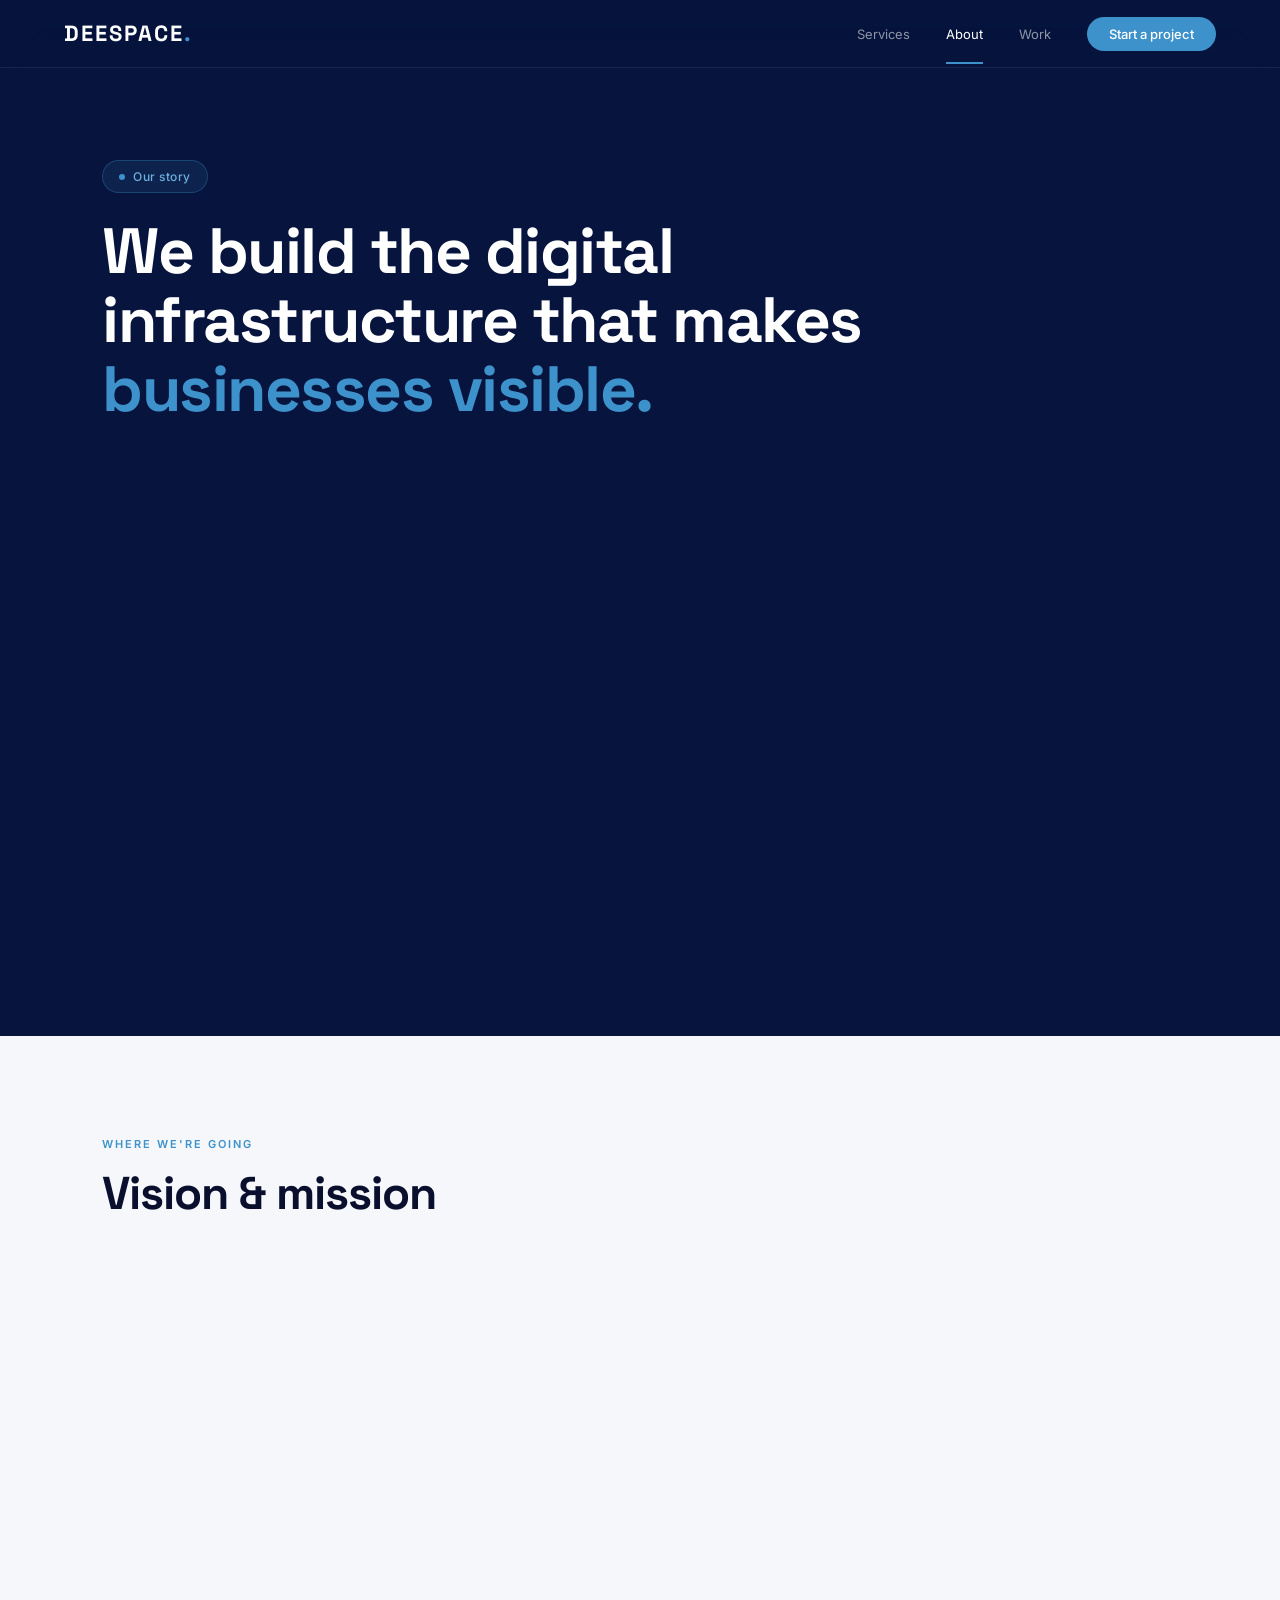
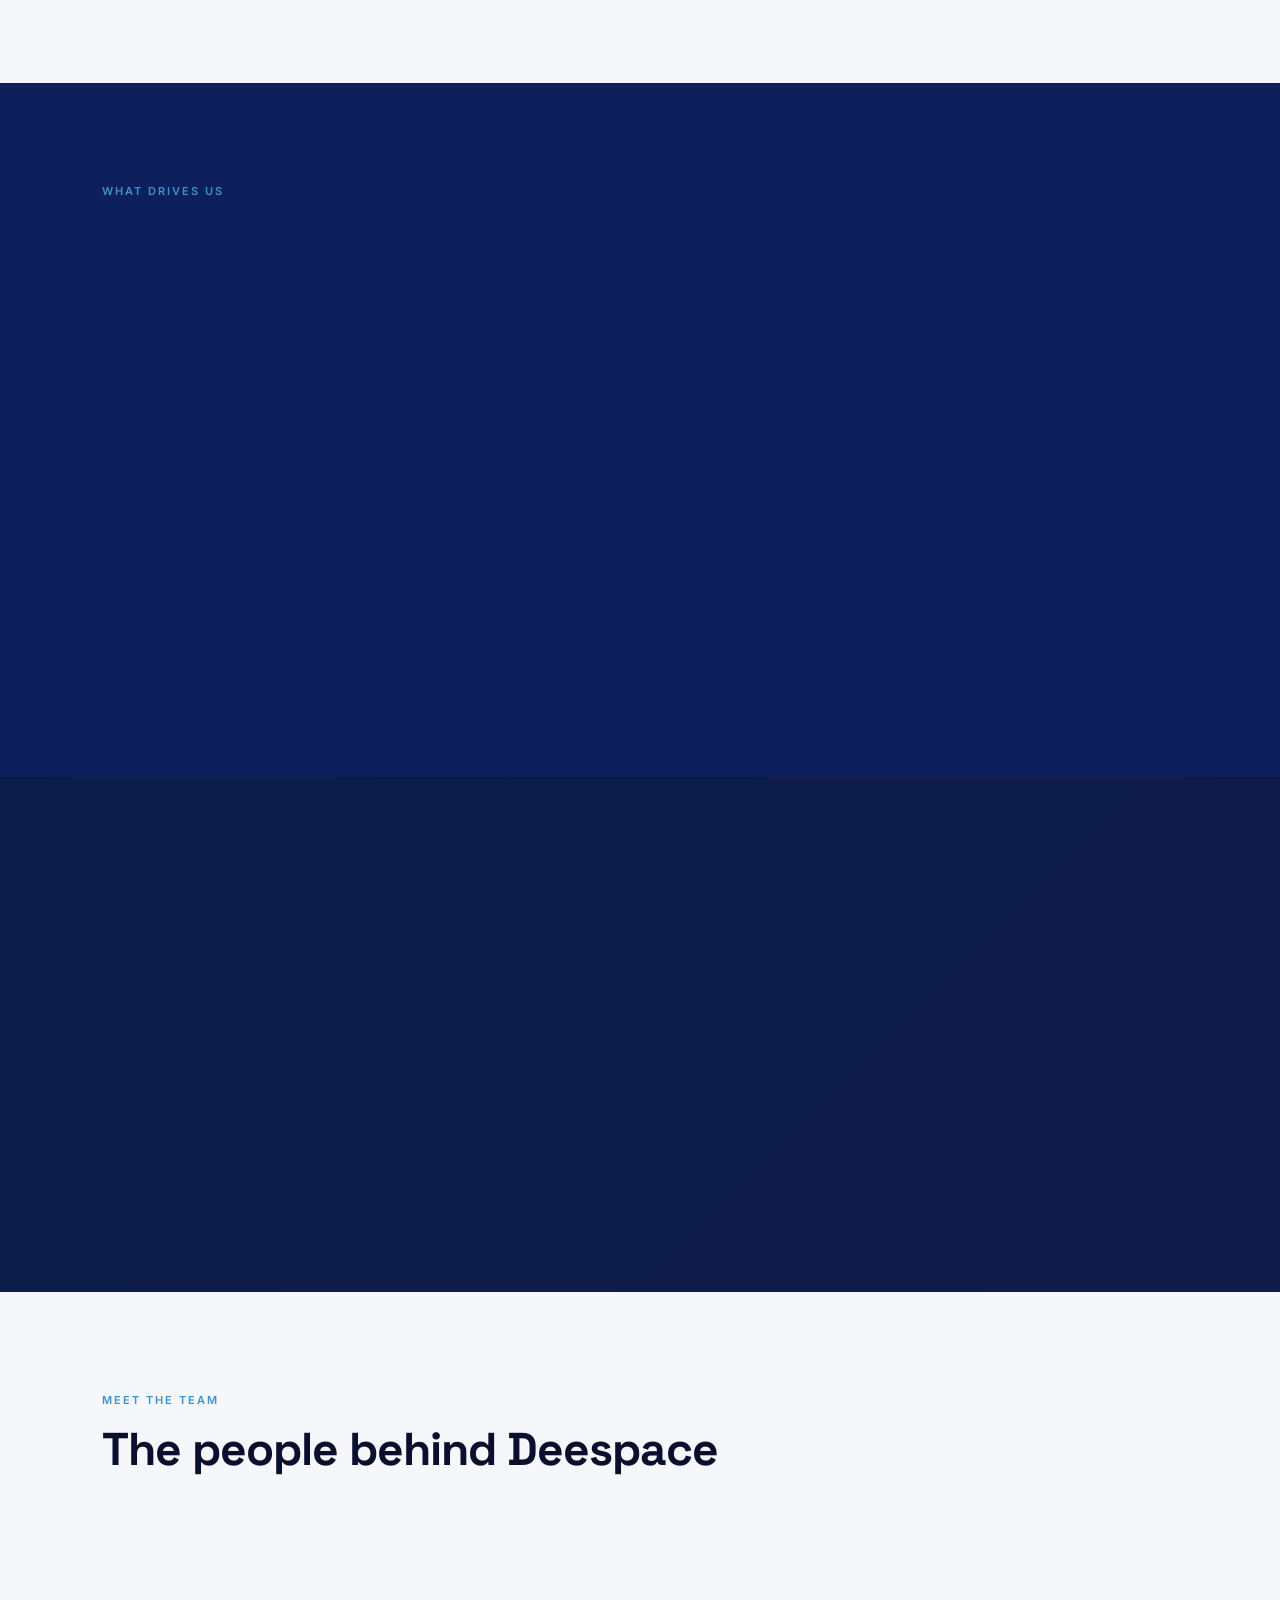
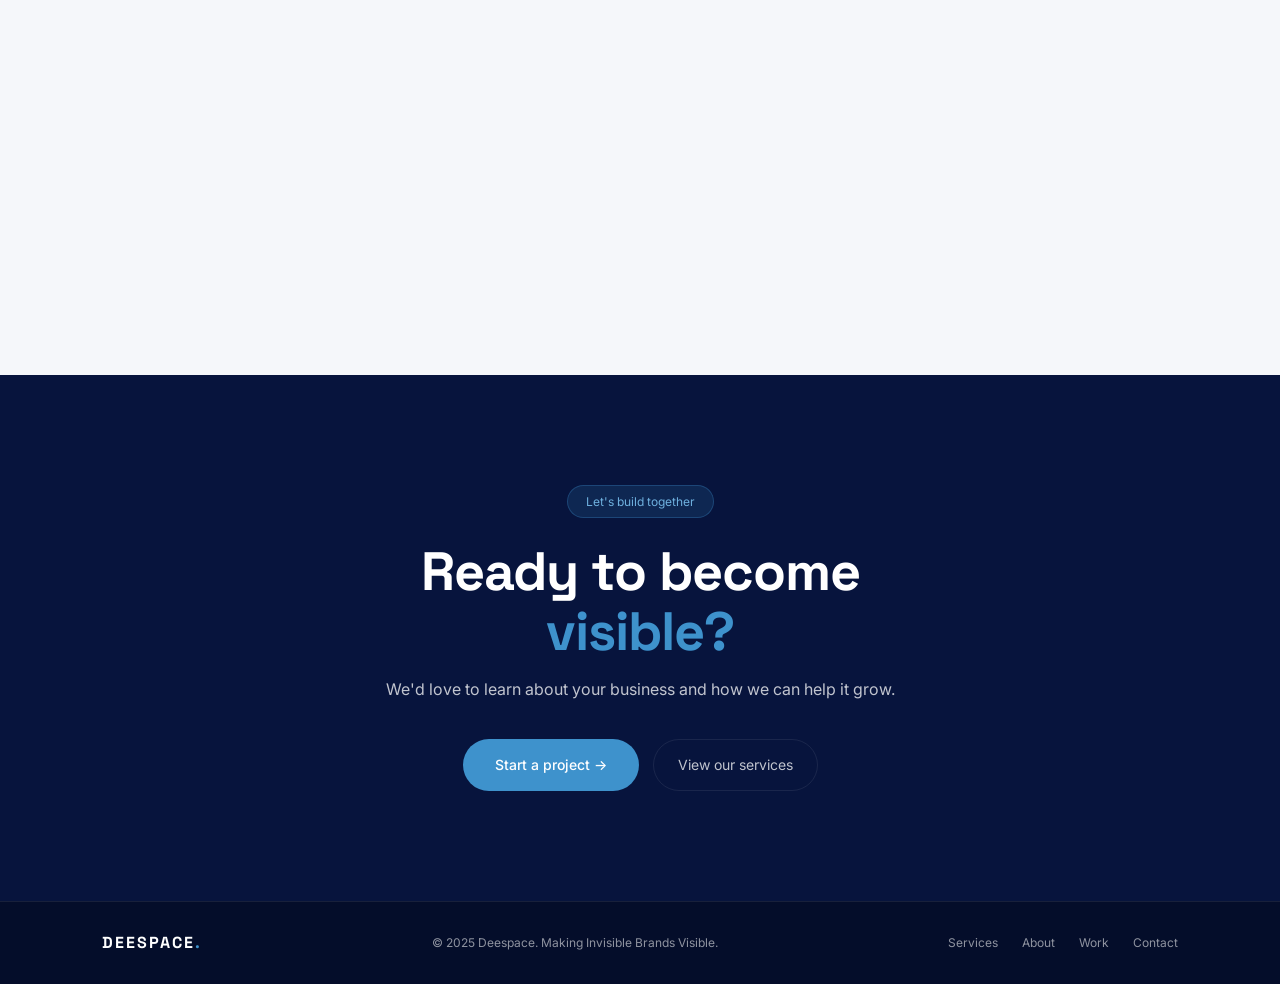
==== about.html @ f16a42c8 "Fix homepage deployment and update internal navigation links" ====
<!DOCTYPE html>
<html lang="en">
<head>
<meta charset="UTF-8" />
<meta name="viewport" content="width=device-width, initial-scale=1.0" />
<title>About — Deespace</title>
<link href="https://fonts.googleapis.com/css2?family=Space+Grotesk:wght@300;400;500;600;700&family=Inter:wght@300;400;500&display=swap" rel="stylesheet" />
<link rel="stylesheet" href="deespace-shared.css" />
<style>
  /* ── STORY ── */
  #story {
    position: relative; z-index: 1;
    padding: 0 8% 100px;
  }
  .story-text {
    max-width: 680px;
    font-size: 17px; color: var(--text-soft); line-height: 1.85;
  }
  .story-text p { margin-bottom: 22px; }
  .story-text strong { color: #fff; font-weight: 500; }

  /* ── MISSION/VISION ── */
  #mv {
    position: relative; z-index: 1;
    background: var(--off-white);
    color: #111;
    padding: 100px 8%;
  }
  .mv-grid {
    display: grid; grid-template-columns: 1fr 1fr; gap: 24px;
    margin-top: 56px;
  }
  .mv-card {
    background: #fff;
    border: 1px solid var(--border-light);
    border-radius: 24px;
    padding: 40px;
  }
  .mv-icon {
    width: 48px; height: 48px; border-radius: 12px;
    display: flex; align-items: center; justify-content: center;
    margin-bottom: 24px; font-size: 20px;
  }
  .mv-card:nth-child(1) .mv-icon { background: #e6f1fb; color: var(--blue); }
  .mv-card:nth-child(2) .mv-icon { background: #eeedfe; color: var(--purple); }
  .mv-card h3 {
    font-family: var(--display);
    font-size: 22px; font-weight: 700;
    color: #0a0f2e; margin-bottom: 14px;
  }
  .mv-card p { font-size: 15px; color: #555; line-height: 1.75; }

  /* ── VALUES ── */
  #values {
    position: relative; z-index: 1;
    background: var(--navy-mid);
    padding: 100px 8%;
  }
  .values-grid {
    display: grid; grid-template-columns: repeat(3, 1fr); gap: 20px;
    margin-top: 56px;
  }
  .value-card {
    background: rgba(255,255,255,0.04);
    border: 1px solid var(--border-dark);
    border-radius: 18px;
    padding: 28px;
    transition: background 0.2s, transform 0.2s;
  }
  .value-card:hover { background: rgba(255,255,255,0.07); transform: translateY(-4px); }
  .value-num { font-family: var(--display); font-size: 12px; color: var(--blue); letter-spacing: 1px; margin-bottom: 14px; }
  .value-card h4 { font-family: var(--display); font-size: 17px; font-weight: 600; color: #fff; margin-bottom: 8px; }
  .value-card p { font-size: 13px; color: var(--text-muted); line-height: 1.6; }

  /* ── AFRICA SECTION ── */
  #africa-mission {
    position: relative; z-index: 1;
    padding: 100px 8%;
    background: linear-gradient(135deg, rgba(62,146,204,0.08), rgba(127,119,221,0.08));
  }
  .africa-content {
    max-width: 720px; margin: 0 auto; text-align: center;
  }
  .africa-content h2 {
    font-family: var(--display);
    font-size: clamp(28px, 4vw, 44px);
    font-weight: 700; letter-spacing: -1px;
    margin-bottom: 20px; line-height: 1.15;
  }
  .africa-content p {
    font-size: 16px; color: var(--text-soft); line-height: 1.8;
    margin-bottom: 32px;
  }
  .africa-stats { display: flex; justify-content: center; gap: 56px; flex-wrap: wrap; margin-top: 40px; }
  .a-stat-num { font-family: var(--display); font-size: 28px; font-weight: 700; color: var(--blue); margin-bottom: 4px; }
  .a-stat-label { font-size: 12px; color: var(--text-muted); }

  /* ── TEAM ── */
  #team-full {
    position: relative; z-index: 1;
    background: var(--off-white);
    color: #111;
    padding: 100px 8%;
  }
  .team-grid-full {
    display: grid; grid-template-columns: repeat(3, 1fr); gap: 24px;
    margin-top: 56px;
  }
  .team-card-full {
    background: #fff;
    border: 1px solid var(--border-light);
    border-radius: 22px;
    overflow: hidden;
    transition: transform 0.25s, box-shadow 0.25s;
  }
  .team-card-full:hover { transform: translateY(-6px); box-shadow: 0 20px 48px rgba(0,0,0,0.1); }
  .team-banner { height: 8px; }
  .team-card-full:nth-child(1) .team-banner { background: var(--navy); }
  .team-card-full:nth-child(2) .team-banner { background: var(--blue); }
  .team-card-full:nth-child(3) .team-banner { background: var(--purple); }
  .team-body { padding: 32px 28px; }
  .avatar-lg {
    width: 64px; height: 64px; border-radius: 50%;
    display: flex; align-items: center; justify-content: center;
    font-family: var(--display); font-size: 20px; font-weight: 700;
    margin-bottom: 18px;
  }
  .team-card-full:nth-child(1) .avatar-lg { background: #eef0fa; color: var(--navy); }
  .team-card-full:nth-child(2) .avatar-lg { background: #e6f1fb; color: var(--blue); }
  .team-card-full:nth-child(3) .avatar-lg { background: #eeedfe; color: var(--purple); }
  .team-card-full h3 { font-family: var(--display); font-size: 19px; font-weight: 600; color: #0a0f2e; margin-bottom: 4px; }
  .team-role-tag { font-size: 12px; color: var(--blue); font-weight: 500; text-transform: uppercase; letter-spacing: 0.5px; margin-bottom: 16px; }
  .team-body p { font-size: 14px; color: #666; line-height: 1.7; }

  @media (max-width: 900px) {
    .mv-grid, .team-grid-full { grid-template-columns: 1fr; }
    .values-grid { grid-template-columns: 1fr 1fr; }
  }
  @media (max-width: 600px) {
    .values-grid { grid-template-columns: 1fr; }
  }
</style>
</head>
<body>

<canvas id="canvas"></canvas>

<nav>
  <a href="index.html" class="nav-logo">DEESPACE<span>.</span></a>
  <ul class="nav-links">
    <li><a href="services.html">Services</a></li>
    <li><a href="about.html" class="active">About</a></li>
    <li><a href="work.html">Work</a></li>
    <li><a href="contact.html" class="nav-cta">Start a project</a></li>
  </ul>
</nav>

<section class="page-hero">
  <div class="page-eyebrow">Our story</div>
  <h1>We build the digital<br>infrastructure that makes<br><em>businesses visible.</em></h1>
</section>

<section id="story">
  <div class="story-text reveal">
    <p>Deespace was founded in Nairobi by three specialists who saw the same problem from three different angles: too many great businesses across Africa remain <strong>invisible</strong> — not because they lack quality, but because they lack the digital infrastructure to be seen.</p>
    <p>We came together — an AI engineer, a full-stack developer, and a creative director — because we believed no single discipline could solve this alone. A great website needs great engineering. Great engineering needs a brand worth building around. And a brand worth building around needs intelligent systems behind it.</p>
    <p>That's Deespace: <strong>three specialists, one unified team</strong>, building everything a business needs to compete — websites, apps, brand identity, marketing, and AI-powered tools — without the gaps that come from working with five different freelancers.</p>
  </div>
</section>

<section id="mv">
  <div class="section-eyebrow">Where we're going</div>
  <h2 class="section-title" style="color:#0a0f2e">Vision & mission</h2>
  <div class="mv-grid">
    <div class="mv-card reveal reveal-delay-1">
      <div class="mv-icon"><svg width="22" height="22" viewBox="0 0 24 24" fill="none" stroke="currentColor" stroke-width="2"><path d="M2 12s3-7 10-7 10 7 10 7-3 7-10 7-10-7-10-7z"/><circle cx="12" cy="12" r="3"/></svg></div>
      <h3>Our Vision</h3>
      <p>To be Africa's most trusted technology and creative partner — building the infrastructure that makes businesses visible, competitive, and future-ready.</p>
    </div>
    <div class="mv-card reveal reveal-delay-2">
      <div class="mv-icon"><svg width="22" height="22" viewBox="0 0 24 24" fill="none" stroke="currentColor" stroke-width="2"><path d="M12 2L2 7l10 5 10-5-10-5z"/><path d="M2 17l10 5 10-5"/><path d="M2 12l10 5 10-5"/></svg></div>
      <h3>Our Mission</h3>
      <p>To build and deliver world-class digital infrastructure — websites, applications, systems, and digital presence — for individuals, businesses, and organisations, with precision, creativity, and unwavering professionalism.</p>
    </div>
  </div>
</section>

<section id="values">
  <div class="section-eyebrow" style="color:var(--blue)">What drives us</div>
  <h2 class="section-title reveal" style="color:#fff">Our core values</h2>
  <div class="values-grid">
    <div class="value-card reveal reveal-delay-1">
      <div class="value-num">01</div>
      <h4>Precision</h4>
      <p>We build with accuracy and attention to detail in everything we deliver.</p>
    </div>
    <div class="value-card reveal reveal-delay-2">
      <div class="value-num">02</div>
      <h4>Creativity</h4>
      <p>We bring fresh, bold ideas that set our clients apart from the competition.</p>
    </div>
    <div class="value-card reveal reveal-delay-3">
      <div class="value-num">03</div>
      <h4>Reliability</h4>
      <p>We are a partner our clients can count on, every single time.</p>
    </div>
    <div class="value-card reveal reveal-delay-1">
      <div class="value-num">04</div>
      <h4>Timely Delivery</h4>
      <p>We respect our clients' time and consistently meet deadlines.</p>
    </div>
    <div class="value-card reveal reveal-delay-2">
      <div class="value-num">05</div>
      <h4>Trustworthiness</h4>
      <p>We are transparent, honest, and accountable in all we do.</p>
    </div>
    <div class="value-card reveal reveal-delay-3">
      <div class="value-num">06</div>
      <h4>Professionalism</h4>
      <p>We uphold the highest standards in every interaction and deliverable.</p>
    </div>
  </div>
</section>

<section id="africa-mission">
  <div class="africa-content reveal">
    <h2>🌍 Built for Africa's<br>digital future.</h2>
    <p>We are on a mission to close the digital gap across the continent — building the independent technological infrastructure that African businesses, organisations, and individuals need to compete on a global stage. We understand the market because we live in it.</p>
    <div class="africa-stats">
      <div><div class="a-stat-num">Nairobi</div><div class="a-stat-label">Home base</div></div>
      <div><div class="a-stat-num">3</div><div class="a-stat-label">Founders</div></div>
      <div><div class="a-stat-num">4</div><div class="a-stat-label">Service pillars</div></div>
    </div>
  </div>
</section>

<section id="team-full">
  <div class="section-eyebrow">Meet the team</div>
  <h2 class="section-title" style="color:#0a0f2e">The people behind Deespace</h2>
  <div class="team-grid-full">
    <div class="team-card-full reveal reveal-delay-1">
      <div class="team-banner"></div>
      <div class="team-body">
        <div class="avatar-lg">VM</div>
        <h3>Victor Mbatia</h3>
        <div class="team-role-tag">AI & ML Developer</div>
        <p>Victor leads Deespace's intelligence layer — designing and building AI-powered systems and machine learning tools that give our clients a genuine technological edge in their industries.</p>
      </div>
    </div>
    <div class="team-card-full reveal reveal-delay-2">
      <div class="team-banner"></div>
      <div class="team-body">
        <div class="avatar-lg">DC</div>
        <h3>Dominic Chege</h3>
        <div class="team-role-tag">Full Stack Engineer</div>
        <p>Dominic is the engineering backbone of Deespace — architecting and building robust, scalable websites, applications, and digital systems that are secure and built to last.</p>
      </div>
    </div>
    <div class="team-card-full reveal reveal-delay-3">
      <div class="team-banner"></div>
      <div class="team-body">
        <div class="avatar-lg">IK</div>
        <h3>Ian Kuria</h3>
        <div class="team-role-tag">Creative Director</div>
        <p>Ian is the visual force at Deespace — translating brand stories into stunning identities, interfaces, and experiences that make every client impossible to ignore.</p>
      </div>
    </div>
  </div>
</section>

<section class="cta-band">
  <div class="cta-badge">Let's build together</div>
  <h2>Ready to become<br><span style="color:var(--blue)">visible?</span></h2>
  <p>We'd love to learn about your business and how we can help it grow.</p>
  <div class="cta-actions">
    <a href="contact.html" class="btn-primary">Start a project →</a>
    <a href="services.html" class="btn-ghost">View our services</a>
  </div>
</section>

<footer>
  <div class="footer-logo">DEESPACE<span>.</span></div>
  <div class="footer-copy">© 2025 Deespace. Making Invisible Brands Visible.</div>
  <div class="footer-links">
    <a href="services.html">Services</a>
    <a href="about.html">About</a>
    <a href="work.html">Work</a>
    <a href="contact.html">Contact</a>
  </div>
</footer>

<script src="deespace-shared.js"></script>
</body>
</html>
---- deespace-shared.css ----
/* ===== DEESPACE SHARED DESIGN SYSTEM ===== */
*, *::before, *::after { box-sizing: border-box; margin: 0; padding: 0; }

:root {
  --navy: #07143d;
  --navy-mid: #0d1f5c;
  --navy-light: #112070;
  --blue: #3E92CC;
  --blue-light: #6eb0de;
  --blue-glow: rgba(62,146,204,0.15);
  --green: #1D9E75;
  --purple: #7F77DD;
  --white: #ffffff;
  --off-white: #f5f7fa;
  --text-muted: rgba(255,255,255,0.55);
  --text-soft: rgba(255,255,255,0.75);
  --border-dark: rgba(255,255,255,0.08);
  --border-light: rgba(0,0,0,0.07);
  --display: 'Space Grotesk', sans-serif;
  --body: 'Inter', sans-serif;
}

html { scroll-behavior: smooth; }

body {
  font-family: var(--body);
  background: var(--navy);
  color: var(--white);
  overflow-x: hidden;
  line-height: 1.6;
}

#canvas {
  position: fixed; top: 0; left: 0;
  width: 100%; height: 100%;
  pointer-events: none; z-index: 0;
  opacity: 0.35;
}

/* ── NAV ── */
nav {
  position: fixed; top: 0; left: 0; right: 0;
  z-index: 100;
  padding: 0 5%;
  display: flex; align-items: center; justify-content: space-between;
  height: 68px;
  background: rgba(7,20,61,0.85);
  backdrop-filter: blur(20px);
  border-bottom: 1px solid var(--border-dark);
  transition: background 0.3s;
}
.nav-logo {
  font-family: var(--display);
  font-size: 22px; font-weight: 700;
  letter-spacing: 2px;
  color: var(--white);
  text-decoration: none;
}
.nav-logo span { color: var(--blue); }
.nav-links { display: flex; align-items: center; gap: 36px; list-style: none; }
.nav-links a {
  font-family: var(--body);
  font-size: 13px; font-weight: 400;
  color: var(--text-muted);
  text-decoration: none;
  transition: color 0.2s;
  position: relative;
}
.nav-links a:hover { color: var(--white); }
.nav-links a.active { color: var(--white); }
.nav-links a.active::after {
  content: ''; position: absolute; bottom: -22px; left: 0; right: 0;
  height: 2px; background: var(--blue);
}
.nav-cta {
  background: var(--blue);
  color: var(--white) !important;
  padding: 9px 22px;
  border-radius: 999px;
  font-size: 13px !important;
  font-weight: 500 !important;
  transition: background 0.2s, transform 0.15s !important;
}
.nav-cta:hover { background: var(--blue-light) !important; transform: translateY(-1px); }
.nav-cta.active::after { display: none; }

@media (max-width: 768px) {
  .nav-links li:not(:last-child) { display: none; }
}

/* ── PAGE HERO (sub-pages) ── */
.page-hero {
  position: relative; z-index: 1;
  padding: 160px 8% 80px;
  min-height: 50vh;
  display: flex; flex-direction: column;
  justify-content: center;
}
.page-eyebrow {
  display: inline-flex; align-items: center; gap: 8px;
  background: rgba(62,146,204,0.12);
  border: 1px solid rgba(62,146,204,0.3);
  border-radius: 999px;
  padding: 6px 16px;
  font-size: 12px; font-weight: 500;
  color: var(--blue-light);
  letter-spacing: 0.5px;
  margin-bottom: 24px;
  width: fit-content;
}
.page-eyebrow::before {
  content: ''; width: 6px; height: 6px;
  background: var(--blue); border-radius: 50%;
}
.page-hero h1 {
  font-family: var(--display);
  font-size: clamp(36px, 6vw, 64px);
  font-weight: 700;
  line-height: 1.08;
  letter-spacing: -1.5px;
  margin-bottom: 20px;
  max-width: 760px;
}
.page-hero h1 em {
  font-style: normal; color: var(--blue);
}
.page-hero-sub {
  font-size: clamp(15px, 1.6vw, 18px);
  color: var(--text-soft);
  max-width: 540px; line-height: 1.7;
}

/* ── GENERAL SECTION TOKENS ── */
.section-eyebrow {
  font-size: 11px; font-weight: 600;
  letter-spacing: 2px;
  color: var(--blue);
  text-transform: uppercase;
  margin-bottom: 14px;
}
.section-title {
  font-family: var(--display);
  font-size: clamp(28px, 4vw, 46px);
  font-weight: 700;
  letter-spacing: -1px;
  line-height: 1.1;
  margin-bottom: 12px;
}
.section-sub { font-size: 16px; line-height: 1.6; }

.btn-primary {
  background: var(--blue);
  color: #fff;
  padding: 14px 32px;
  border-radius: 999px;
  font-family: var(--body);
  font-size: 14px; font-weight: 500;
  text-decoration: none;
  transition: background 0.2s, transform 0.15s, box-shadow 0.2s;
  display: inline-flex; align-items: center; gap: 8px;
  border: none; cursor: pointer;
}
.btn-primary:hover { background: var(--blue-light); transform: translateY(-2px); box-shadow: 0 8px 24px rgba(62,146,204,0.35); }
.btn-ghost {
  color: var(--text-soft);
  padding: 14px 24px;
  border-radius: 999px;
  font-size: 14px; font-weight: 400;
  text-decoration: none;
  border: 1px solid var(--border-dark);
  transition: border-color 0.2s, color 0.2s, transform 0.15s;
  display: inline-flex; align-items: center; gap: 8px;
  background: transparent; cursor: pointer;
}
.btn-ghost:hover { border-color: rgba(255,255,255,0.25); color: var(--white); transform: translateY(-2px); }
.btn-ghost-dark {
  color: #444;
  padding: 14px 24px;
  border-radius: 999px;
  font-size: 14px; font-weight: 400;
  text-decoration: none;
  border: 1px solid var(--border-light);
  transition: border-color 0.2s, color 0.2s, transform 0.15s;
  display: inline-flex; align-items: center; gap: 8px;
  background: transparent; cursor: pointer;
}
.btn-ghost-dark:hover { border-color: #999; color: #000; transform: translateY(-2px); }

/* ── FOOTER ── */
footer {
  position: relative; z-index: 1;
  background: rgba(0,0,0,0.3);
  border-top: 1px solid var(--border-dark);
  padding: 28px 8%;
  display: flex; align-items: center; justify-content: space-between;
  flex-wrap: wrap; gap: 16px;
}
.footer-logo {
  font-family: var(--display);
  font-size: 16px; font-weight: 700;
  letter-spacing: 2px; color: var(--white);
}
.footer-logo span { color: var(--blue); }
.footer-copy { font-size: 12px; color: var(--text-muted); }
.footer-links { display: flex; gap: 24px; }
.footer-links a { font-size: 12px; color: var(--text-muted); text-decoration: none; transition: color 0.2s; }
.footer-links a:hover { color: var(--white); }

/* ── REVEAL ANIMATION ── */
@keyframes fadeUp {
  from { opacity: 0; transform: translateY(24px); }
  to { opacity: 1; transform: translateY(0); }
}
.reveal {
  opacity: 0; transform: translateY(32px);
  transition: opacity 0.7s ease, transform 0.7s ease;
}
.reveal.visible { opacity: 1; transform: translateY(0); }
.reveal-delay-1 { transition-delay: 0.1s; }
.reveal-delay-2 { transition-delay: 0.2s; }
.reveal-delay-3 { transition-delay: 0.3s; }
.reveal-delay-4 { transition-delay: 0.4s; }

/* ── CTA BAND (shared across pages) ── */
.cta-band {
  position: relative; z-index: 1;
  background: var(--navy);
  padding: 110px 8%;
  text-align: center;
}
.cta-badge {
  display: inline-block;
  background: var(--blue-glow);
  border: 1px solid rgba(62,146,204,0.3);
  border-radius: 999px;
  padding: 6px 18px;
  font-size: 12px; color: var(--blue-light);
  margin-bottom: 24px;
}
.cta-band h2 {
  font-family: var(--display);
  font-size: clamp(30px, 4.5vw, 54px);
  font-weight: 700;
  line-height: 1.1; letter-spacing: -1px;
  margin-bottom: 16px;
}
.cta-band p { font-size: 16px; color: var(--text-soft); margin-bottom: 36px; }
.cta-actions { display: flex; gap: 14px; justify-content: center; flex-wrap: wrap; }
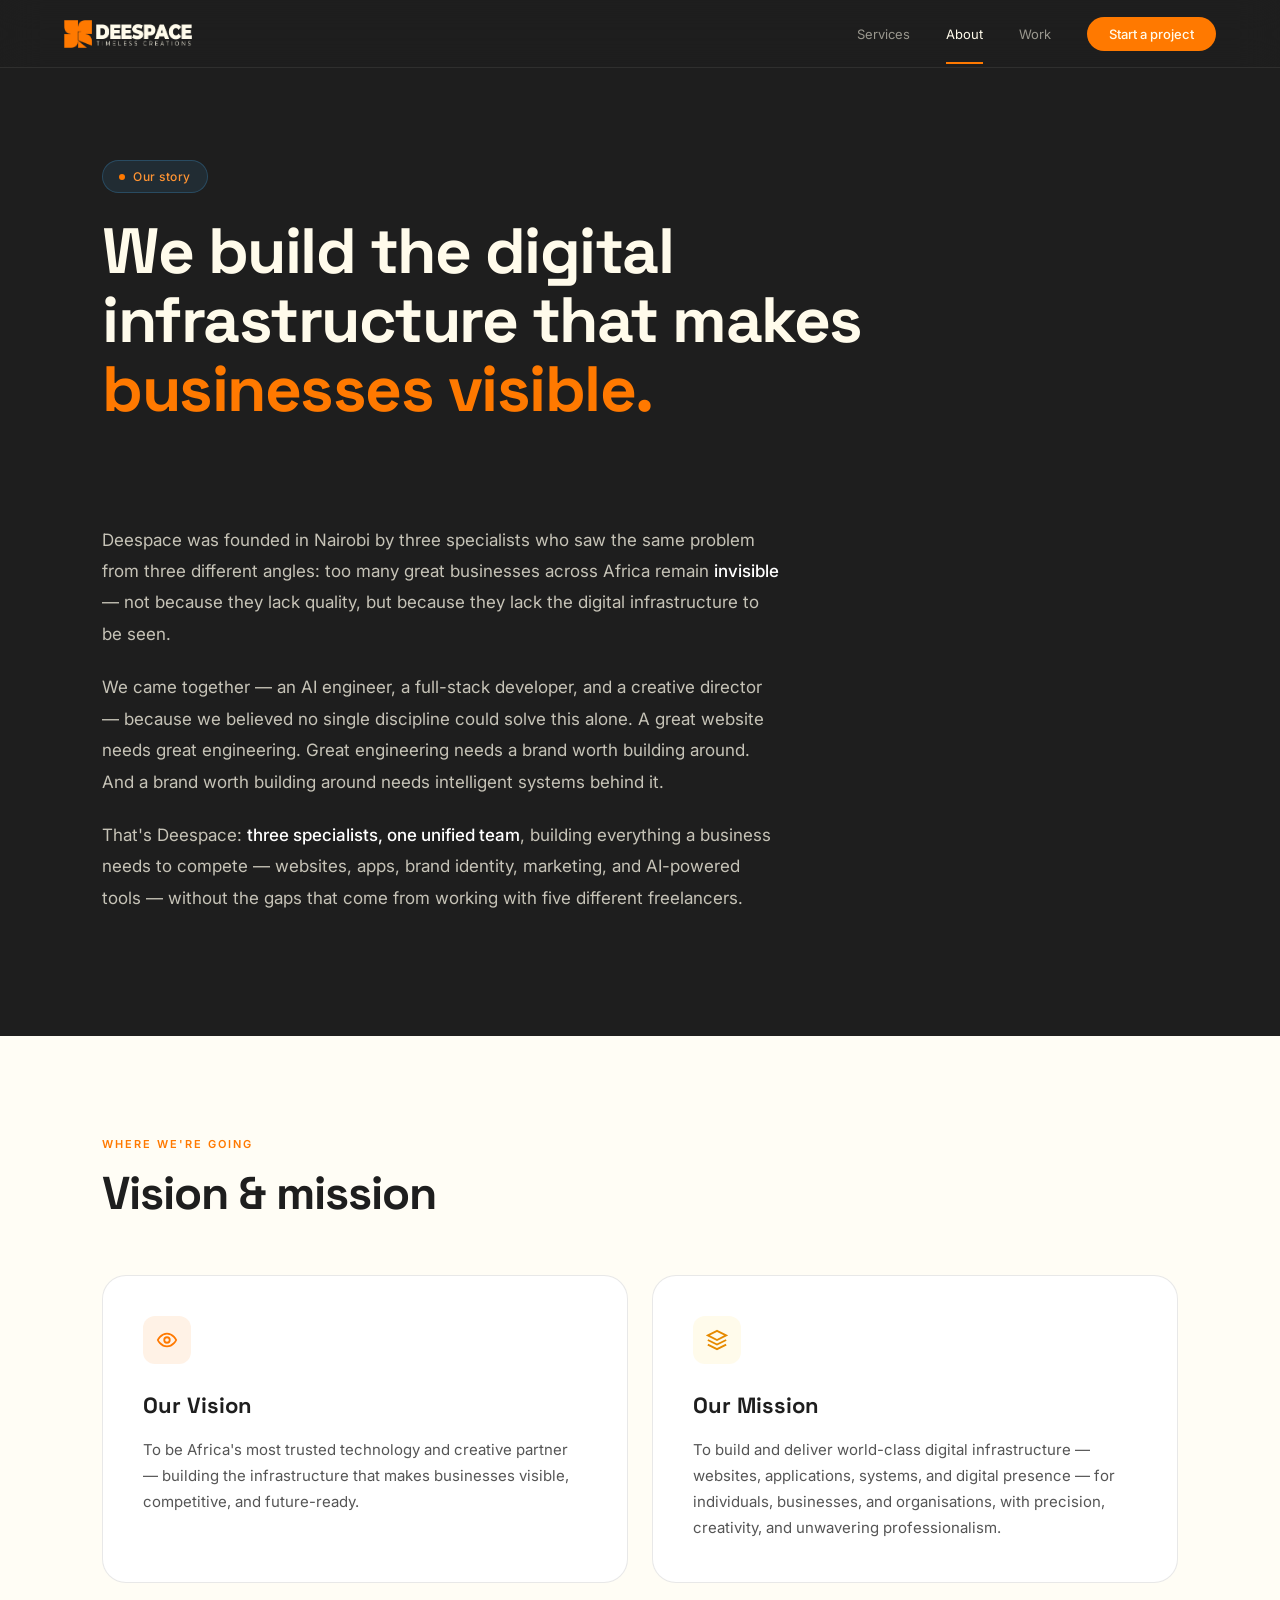
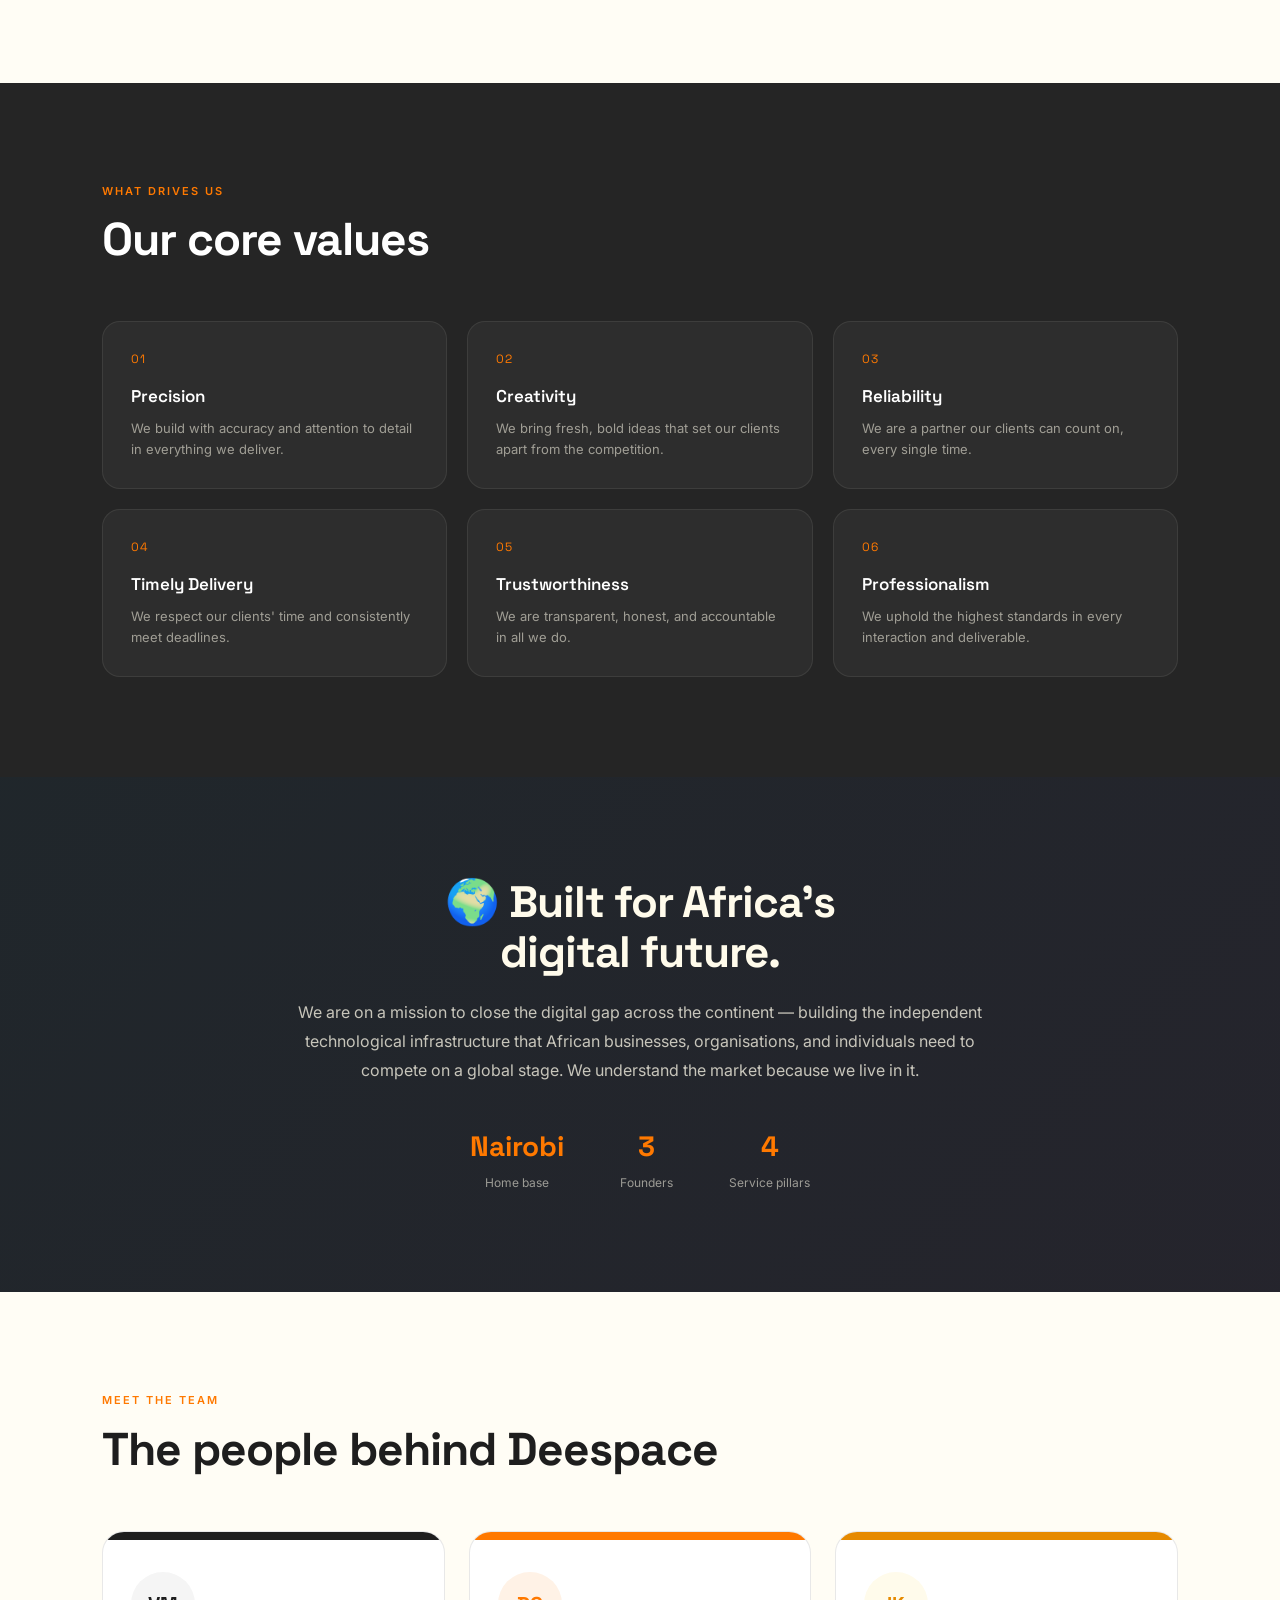
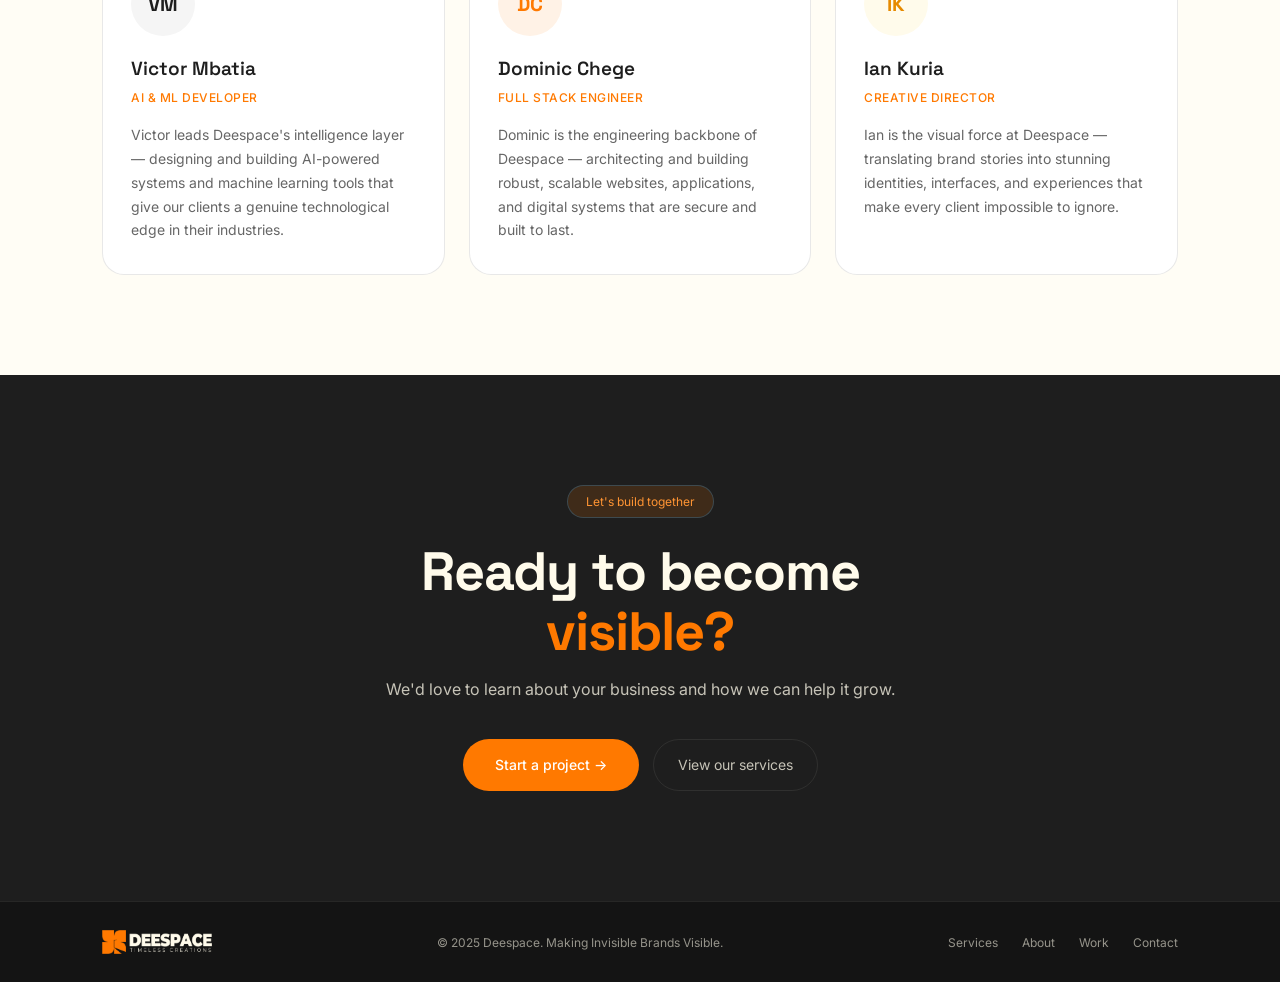
==== commit 1dac892d: "style: revamp brand colors to Charcoal, Orange, Cream, and integrate official logo image" ====
--- a/about.html
+++ b/about.html
@@ -23,7 +23,7 @@
   #mv {
     position: relative; z-index: 1;
     background: var(--off-white);
-    color: #111;
+    color: var(--charcoal);
     padding: 100px 8%;
   }
   .mv-grid {
@@ -41,12 +41,12 @@
     display: flex; align-items: center; justify-content: center;
     margin-bottom: 24px; font-size: 20px;
   }
-  .mv-card:nth-child(1) .mv-icon { background: #e6f1fb; color: var(--blue); }
-  .mv-card:nth-child(2) .mv-icon { background: #eeedfe; color: var(--purple); }
+  .mv-card:nth-child(1) .mv-icon { background: #fff2e6; color: var(--blue); }
+  .mv-card:nth-child(2) .mv-icon { background: #fffbeb; color: var(--purple); }
   .mv-card h3 {
     font-family: var(--display);
     font-size: 22px; font-weight: 700;
-    color: #0a0f2e; margin-bottom: 14px;
+    color: var(--charcoal); margin-bottom: 14px;
   }
   .mv-card p { font-size: 15px; color: #555; line-height: 1.75; }
 
@@ -99,7 +99,7 @@
   #team-full {
     position: relative; z-index: 1;
     background: var(--off-white);
-    color: #111;
+    color: var(--charcoal);
     padding: 100px 8%;
   }
   .team-grid-full {
@@ -125,10 +125,10 @@
     font-family: var(--display); font-size: 20px; font-weight: 700;
     margin-bottom: 18px;
   }
-  .team-card-full:nth-child(1) .avatar-lg { background: #eef0fa; color: var(--navy); }
-  .team-card-full:nth-child(2) .avatar-lg { background: #e6f1fb; color: var(--blue); }
-  .team-card-full:nth-child(3) .avatar-lg { background: #eeedfe; color: var(--purple); }
-  .team-card-full h3 { font-family: var(--display); font-size: 19px; font-weight: 600; color: #0a0f2e; margin-bottom: 4px; }
+  .team-card-full:nth-child(1) .avatar-lg { background: #f5f5f5; color: var(--navy); }
+  .team-card-full:nth-child(2) .avatar-lg { background: #fff2e6; color: var(--blue); }
+  .team-card-full:nth-child(3) .avatar-lg { background: #fffbeb; color: var(--purple); }
+  .team-card-full h3 { font-family: var(--display); font-size: 19px; font-weight: 600; color: var(--charcoal); margin-bottom: 4px; }
   .team-role-tag { font-size: 12px; color: var(--blue); font-weight: 500; text-transform: uppercase; letter-spacing: 0.5px; margin-bottom: 16px; }
   .team-body p { font-size: 14px; color: #666; line-height: 1.7; }
 
@@ -146,7 +146,7 @@
 <canvas id="canvas"></canvas>
 
 <nav>
-  <a href="index.html" class="nav-logo">DEESPACE<span>.</span></a>
+  <a href="index.html" class="nav-logo"><img src="logo.png" alt="Deespace" class="logo-img"></a>
   <ul class="nav-links">
     <li><a href="services.html">Services</a></li>
     <li><a href="about.html" class="active">About</a></li>
@@ -170,7 +170,7 @@
 
 <section id="mv">
   <div class="section-eyebrow">Where we're going</div>
-  <h2 class="section-title" style="color:#0a0f2e">Vision & mission</h2>
+  <h2 class="section-title" style="color:var(--charcoal)">Vision & mission</h2>
   <div class="mv-grid">
     <div class="mv-card reveal reveal-delay-1">
       <div class="mv-icon"><svg width="22" height="22" viewBox="0 0 24 24" fill="none" stroke="currentColor" stroke-width="2"><path d="M2 12s3-7 10-7 10 7 10 7-3 7-10 7-10-7-10-7z"/><circle cx="12" cy="12" r="3"/></svg></div>
@@ -236,7 +236,7 @@
 
 <section id="team-full">
   <div class="section-eyebrow">Meet the team</div>
-  <h2 class="section-title" style="color:#0a0f2e">The people behind Deespace</h2>
+  <h2 class="section-title" style="color:var(--charcoal)">The people behind Deespace</h2>
   <div class="team-grid-full">
     <div class="team-card-full reveal reveal-delay-1">
       <div class="team-banner"></div>
@@ -279,7 +279,7 @@
 </section>
 
 <footer>
-  <div class="footer-logo">DEESPACE<span>.</span></div>
+  <div class="footer-logo"><img src="logo.png" alt="Deespace" class="logo-img footer-logo-img"></div>
   <div class="footer-copy">© 2025 Deespace. Making Invisible Brands Visible.</div>
   <div class="footer-links">
     <a href="services.html">Services</a>
--- a/deespace-shared.css
+++ b/deespace-shared.css
@@ -2,20 +2,31 @@
 *, *::before, *::after { box-sizing: border-box; margin: 0; padding: 0; }
 
 :root {
-  --navy: #07143d;
-  --navy-mid: #0d1f5c;
-  --navy-light: #112070;
-  --blue: #3E92CC;
-  --blue-light: #6eb0de;
-  --blue-glow: rgba(62,146,204,0.15);
-  --green: #1D9E75;
-  --purple: #7F77DD;
-  --white: #ffffff;
-  --off-white: #f5f7fa;
-  --text-muted: rgba(255,255,255,0.55);
-  --text-soft: rgba(255,255,255,0.75);
-  --border-dark: rgba(255,255,255,0.08);
-  --border-light: rgba(0,0,0,0.07);
+  /* Brand color definitions */
+  --charcoal: #1E1E1E;
+  --charcoal-mid: #252525;
+  --charcoal-light: #2D2D2D;
+  --orange: #FF7900;
+  --orange-light: #FF9433;
+  --orange-glow: rgba(255, 121, 0, 0.15);
+  --cream: #FFFBEB;
+  --cream-soft: #FFFDF5;
+
+  /* Color system mapping */
+  --navy: var(--charcoal);
+  --navy-mid: var(--charcoal-mid);
+  --navy-light: var(--charcoal-light);
+  --blue: var(--orange);
+  --blue-light: var(--orange-light);
+  --blue-glow: var(--orange-glow);
+  --green: #E06C00;
+  --purple: #E68A00;
+  --white: var(--cream);
+  --off-white: var(--cream-soft);
+  --text-muted: rgba(255, 251, 235, 0.55);
+  --text-soft: rgba(255, 251, 235, 0.75);
+  --border-dark: rgba(255, 251, 235, 0.08);
+  --border-light: rgba(30, 30, 30, 0.1);
   --display: 'Space Grotesk', sans-serif;
   --body: 'Inter', sans-serif;
 }
@@ -44,19 +55,20 @@
   padding: 0 5%;
   display: flex; align-items: center; justify-content: space-between;
   height: 68px;
-  background: rgba(7,20,61,0.85);
+  background: rgba(30, 30, 30, 0.85);
   backdrop-filter: blur(20px);
   border-bottom: 1px solid var(--border-dark);
   transition: background 0.3s;
 }
 .nav-logo {
-  font-family: var(--display);
-  font-size: 22px; font-weight: 700;
-  letter-spacing: 2px;
-  color: var(--white);
-  text-decoration: none;
-}
-.nav-logo span { color: var(--blue); }
+  display: block;
+  text-decoration: none;
+}
+.logo-img {
+  height: 28px;
+  width: auto;
+  display: block;
+}
 .nav-links { display: flex; align-items: center; gap: 36px; list-style: none; }
 .nav-links a {
   font-family: var(--body);
@@ -196,11 +208,11 @@
   flex-wrap: wrap; gap: 16px;
 }
 .footer-logo {
-  font-family: var(--display);
-  font-size: 16px; font-weight: 700;
-  letter-spacing: 2px; color: var(--white);
-}
-.footer-logo span { color: var(--blue); }
+  display: block;
+}
+.footer-logo-img {
+  height: 24px;
+}
 .footer-copy { font-size: 12px; color: var(--text-muted); }
 .footer-links { display: flex; gap: 24px; }
 .footer-links a { font-size: 12px; color: var(--text-muted); text-decoration: none; transition: color 0.2s; }
